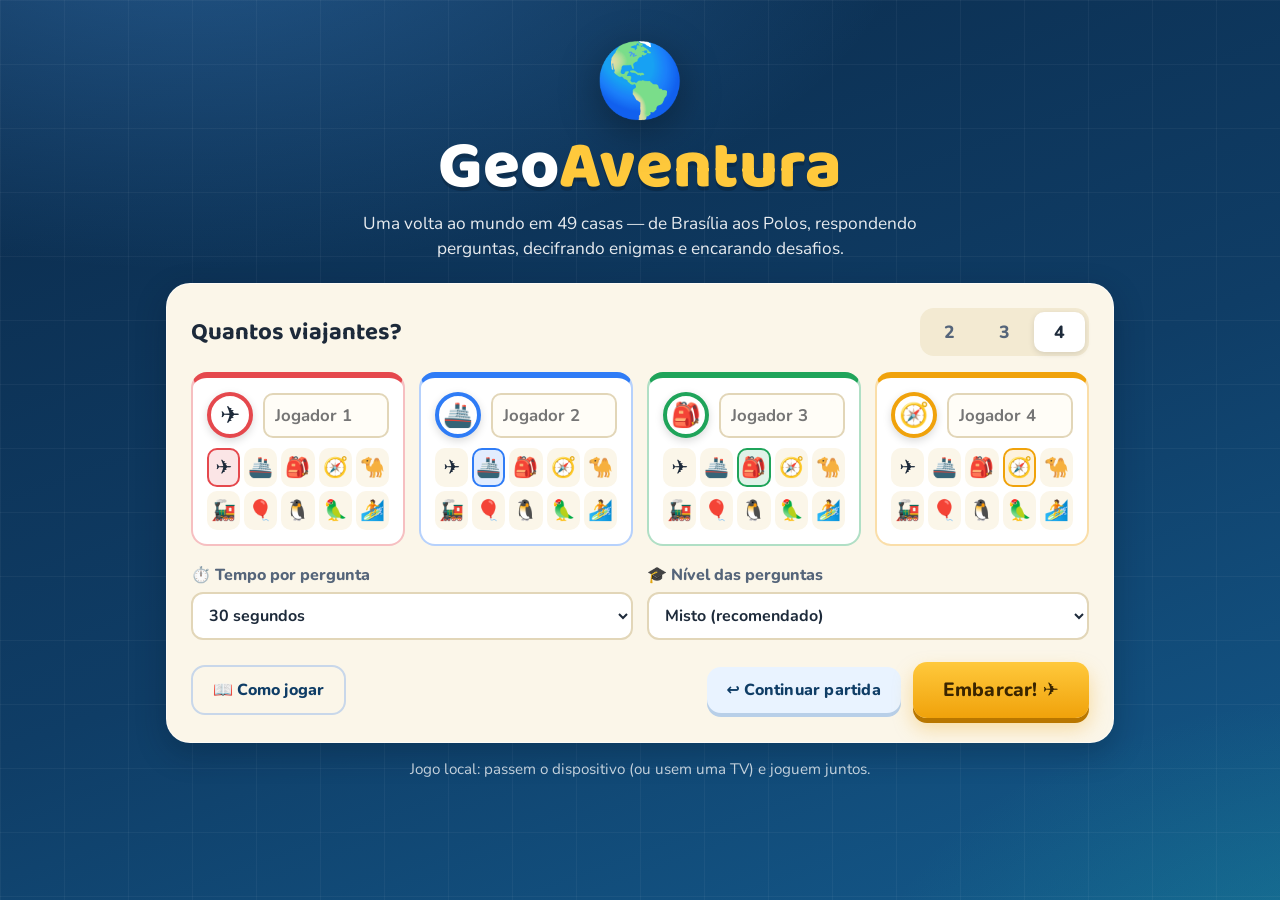
==== public/index.html @ 306ca507 "GeoAventura: jogo de tabuleiro de Geografia para 2 a 4 jogadores Site estatico (HTML/CSS/JS sem buil" ====
<!doctype html>
<html lang="pt-BR">
<head>
  <meta charset="utf-8">
  <meta name="viewport" content="width=device-width, initial-scale=1">
  <title>GeoAventura — Volta ao Mundo</title>
  <meta name="description" content="Jogo de tabuleiro de Geografia para 2 a 4 jogadores: perguntas, enigmas, atividades e muitos bônus e ônus numa volta ao mundo.">
  <meta name="theme-color" content="#0b2a4a">
  <meta property="og:title" content="GeoAventura — Volta ao Mundo">
  <meta property="og:description" content="Jogo de tabuleiro de Geografia para 2 a 4 jogadores.">
  <link rel="icon" href="data:image/svg+xml,<svg xmlns='http://www.w3.org/2000/svg' viewBox='0 0 100 100'><text y='.9em' font-size='90'>🌎</text></svg>">
  <link rel="preconnect" href="https://fonts.googleapis.com">
  <link rel="preconnect" href="https://fonts.gstatic.com" crossorigin>
  <link href="https://fonts.googleapis.com/css2?family=Baloo+2:wght@600;700;800&family=Nunito:wght@400;600;700;800&display=swap" rel="stylesheet">
  <link rel="stylesheet" href="css/style.css">
</head>
<body>
  <!-- ===== Tela inicial ===== -->
  <section id="screen-setup" class="screen active" aria-labelledby="titulo">
    <div class="setup-hero">
      <div class="globe" aria-hidden="true"><span>🌎</span></div>
      <h1 id="titulo" class="logo">Geo<span>Aventura</span></h1>
      <p class="tagline">Uma volta ao mundo em 49 casas — de Brasília aos Polos, respondendo perguntas, decifrando enigmas e encarando desafios.</p>
    </div>

    <div class="setup-card">
      <div class="setup-row">
        <h2>Quantos viajantes?</h2>
        <div class="segmented" id="count-picker" role="radiogroup" aria-label="Número de jogadores">
          <button type="button" role="radio" data-n="2">2</button>
          <button type="button" role="radio" data-n="3">3</button>
          <button type="button" role="radio" data-n="4">4</button>
        </div>
      </div>

      <div id="player-forms" class="player-forms"></div>

      <div class="settings">
        <label>⏱️ Tempo por pergunta
          <select id="opt-time">
            <option value="20">20 segundos</option>
            <option value="30" selected>30 segundos</option>
            <option value="45">45 segundos</option>
            <option value="0">Sem limite</option>
          </select>
        </label>
        <label>🎓 Nível das perguntas
          <select id="opt-level">
            <option value="misto" selected>Misto (recomendado)</option>
            <option value="facil">Fácil (escola fundamental)</option>
            <option value="dificil">Desafiador</option>
          </select>
        </label>
      </div>

      <div class="setup-actions">
        <button type="button" class="btn btn-ghost" id="btn-rules-setup">📖 Como jogar</button>
        <button type="button" class="btn btn-secondary" id="btn-resume" hidden>↩️ Continuar partida</button>
        <button type="button" class="btn btn-primary btn-big" id="btn-start">Embarcar! ✈️</button>
      </div>
    </div>
    <p class="foot-note">Jogo local: passem o dispositivo (ou usem uma TV) e joguem juntos.</p>
  </section>

  <!-- ===== Jogo ===== -->
  <section id="screen-game" class="screen" aria-label="Partida">
    <header class="topbar">
      <div class="logo small">Geo<span>Aventura</span></div>
      <div class="round-chip" id="round-chip">Rodada 1</div>
      <div class="top-actions">
        <button type="button" class="icon-btn" id="btn-rules" title="Como jogar" aria-label="Como jogar">📖</button>
        <button type="button" class="icon-btn" id="btn-sound" title="Som" aria-label="Ligar ou desligar som">🔊</button>
        <button type="button" class="icon-btn" id="btn-quit" title="Nova partida" aria-label="Voltar ao início">🏠</button>
      </div>
    </header>

    <main class="game-layout">
      <div class="board-area">
        <div id="board" class="board" aria-label="Tabuleiro"></div>
        <div class="legend" id="legend"></div>
      </div>
      <aside class="side">
        <div id="turn-panel" class="turn-panel"></div>
        <div id="players" class="players"></div>
        <div class="log-card">
          <h3>📔 Diário de bordo</h3>
          <ol id="log" aria-live="polite"></ol>
        </div>
      </aside>
    </main>
  </section>

  <!-- ===== Fim de jogo ===== -->
  <section id="screen-end" class="screen" aria-labelledby="end-title">
    <div class="end-card">
      <div class="trophy" aria-hidden="true">🏆</div>
      <h1 id="end-title"></h1>
      <p id="end-sub" class="end-sub"></p>
      <div id="podium" class="podium"></div>
      <div id="end-stats" class="end-stats"></div>
      <div class="setup-actions center">
        <button type="button" class="btn btn-secondary" id="btn-new">🏠 Nova partida</button>
        <button type="button" class="btn btn-primary btn-big" id="btn-rematch">🔁 Revanche</button>
      </div>
    </div>
  </section>

  <div id="modal-root"></div>
  <div id="toast-root" aria-live="assertive"></div>
  <canvas id="confetti" aria-hidden="true"></canvas>

  <script src="js/data.js"></script>
  <script src="js/engine.js"></script>
  <script src="js/audio.js"></script>
  <script src="js/app.js"></script>
</body>
</html>
---- public/css/style.css ----
/* GeoAventura — estilos */
:root {
  --ocean-1: #0b2a4a;
  --ocean-2: #0f3d66;
  --ocean-3: #145a8c;
  --paper: #fbf6e9;
  --paper-2: #f3ead2;
  --ink: #1d2a3a;
  --ink-soft: #55657a;
  --line: #e2d6b8;
  --white: #ffffff;
  --ok: #1f9d5c;
  --bad: #d63c3c;
  --gold: #e3a81a;
  --radius: 18px;
  --shadow: 0 10px 30px rgba(4, 20, 40, .28);
  --font-title: "Baloo 2", "Trebuchet MS", system-ui, sans-serif;
  --font-body: "Nunito", "Segoe UI", system-ui, sans-serif;
}

* { box-sizing: border-box; }
html, body { margin: 0; min-height: 100%; }
body {
  font-family: var(--font-body);
  color: var(--ink);
  background:
    radial-gradient(1200px 600px at 15% -10%, rgba(80, 170, 255, .35), transparent 60%),
    radial-gradient(900px 500px at 110% 110%, rgba(30, 200, 170, .25), transparent 60%),
    linear-gradient(160deg, var(--ocean-1), var(--ocean-2) 55%, var(--ocean-3));
  background-attachment: fixed;
  -webkit-font-smoothing: antialiased;
}
body::before {
  content: "";
  position: fixed; inset: 0;
  pointer-events: none;
  background-image:
    linear-gradient(rgba(255,255,255,.045) 1px, transparent 1px),
    linear-gradient(90deg, rgba(255,255,255,.045) 1px, transparent 1px);
  background-size: 64px 64px;
}
button { font: inherit; color: inherit; }
kbd {
  font-family: var(--font-body); font-size: .75em; font-weight: 800;
  padding: 1px 6px; border-radius: 6px; border: 1px solid currentColor; opacity: .7;
}
.muted { color: var(--ink-soft); }

/* ---------- telas ---------- */
.screen { display: none; position: relative; }
.screen.active { display: block; animation: fadeIn .35s ease; }
@keyframes fadeIn { from { opacity: 0; transform: translateY(8px); } to { opacity: 1; transform: none; } }

/* ---------- botões ---------- */
.btn {
  border: 0; border-radius: 14px; padding: 12px 20px; cursor: pointer;
  font-weight: 800; font-size: 1rem; letter-spacing: .2px;
  transition: transform .12s ease, box-shadow .12s ease, background .2s, opacity .2s;
  display: inline-flex; align-items: center; justify-content: center; gap: 8px;
}
.btn:active:not(:disabled) { transform: translateY(2px); }
.btn:disabled { opacity: .45; cursor: not-allowed; }
.btn:focus-visible, .opt:focus-visible, .icon-btn:focus-visible, .av:focus-visible, .chip-btn:focus-visible, .duel-btn:focus-visible {
  outline: 3px solid #7cc4ff; outline-offset: 2px;
}
.btn-primary {
  background: linear-gradient(180deg, #ffc93c, #f0a20b);
  color: #3a2500; box-shadow: 0 5px 0 #b97700, 0 10px 20px rgba(240,162,11,.35);
}
.btn-primary:hover:not(:disabled) { filter: brightness(1.05); }
.btn-primary:active:not(:disabled) { box-shadow: 0 2px 0 #b97700; }
.btn-secondary { background: #e9f3ff; color: var(--ocean-2); box-shadow: 0 4px 0 #b8cfe8; }
.btn-ghost { background: transparent; color: var(--ocean-2); border: 2px solid #c8d7ea; }
.btn-ghost:hover { background: #eef5ff; }
.btn.small { padding: 7px 12px; font-size: .9rem; border-radius: 11px; }
.btn-big { font-size: 1.2rem; padding: 15px 30px; }

/* ---------- tela inicial ---------- */
#screen-setup { max-width: 980px; margin: 0 auto; padding: 32px 16px 40px; }
.setup-hero { text-align: center; color: var(--white); margin-bottom: 22px; }
.globe {
  width: 96px; height: 96px; margin: 0 auto 6px; border-radius: 50%;
  display: grid; place-items: center; font-size: 72px;
  filter: drop-shadow(0 10px 20px rgba(0,0,0,.35));
  animation: float 4s ease-in-out infinite;
}
.globe span { display: inline-block; animation: spin 18s linear infinite; }
@keyframes float { 50% { transform: translateY(-8px); } }
@keyframes spin { to { transform: rotate(360deg); } }
.logo {
  font-family: var(--font-title); font-weight: 800; margin: 0;
  font-size: clamp(2.6rem, 7vw, 4.2rem); line-height: 1; color: var(--white);
  text-shadow: 0 4px 0 rgba(0,0,0,.18);
}
.logo span { color: #ffc93c; }
.logo.small { font-size: 1.6rem; text-shadow: none; }
.tagline { max-width: 560px; margin: 10px auto 0; font-size: 1.08rem; opacity: .9; line-height: 1.45; }

.setup-card {
  background: var(--paper); border-radius: 24px; padding: 24px; box-shadow: var(--shadow);
  border: 1px solid rgba(255,255,255,.6);
}
.setup-row { display: flex; align-items: center; justify-content: space-between; gap: 12px; flex-wrap: wrap; margin-bottom: 16px; }
.setup-row h2 { margin: 0; font-family: var(--font-title); font-size: 1.5rem; }
.segmented { display: inline-flex; background: var(--paper-2); border-radius: 14px; padding: 4px; gap: 4px; }
.segmented button {
  border: 0; background: transparent; padding: 8px 20px; border-radius: 10px; cursor: pointer;
  font-weight: 800; font-size: 1.1rem; color: var(--ink-soft);
}
.segmented button.on { background: var(--white); color: var(--ink); box-shadow: 0 2px 6px rgba(0,0,0,.12); }

.player-forms { display: grid; grid-template-columns: repeat(auto-fit, minmax(210px, 1fr)); gap: 14px; }
.pform {
  background: var(--white); border-radius: 16px; padding: 14px;
  border: 2px solid color-mix(in srgb, var(--pc) 35%, transparent);
  border-top: 6px solid var(--pc);
}
.pform-head { display: flex; align-items: center; gap: 10px; margin-bottom: 10px; }
.pform-token {
  flex: none; width: 46px; height: 46px; border-radius: 50%; display: grid; place-items: center; font-size: 24px;
  background: var(--white); border: 4px solid var(--pc); box-shadow: 0 3px 8px rgba(0,0,0,.15);
}
.pform input {
  width: 100%; min-width: 0; font: inherit; font-weight: 700; font-size: 1.05rem;
  border: 2px solid var(--line); border-radius: 10px; padding: 9px 10px; background: #fffdf7;
}
.pform input:focus { outline: none; border-color: var(--pc); }
.avatars { display: grid; grid-template-columns: repeat(5, 1fr); gap: 4px; }
.av {
  border: 2px solid transparent; background: var(--paper); border-radius: 10px; font-size: 20px;
  padding: 4px 0; cursor: pointer; transition: transform .1s;
}
.av:hover { transform: scale(1.1); }
.av.on { border-color: var(--pc); background: color-mix(in srgb, var(--pc) 14%, white); }

.settings { display: grid; grid-template-columns: repeat(auto-fit, minmax(220px, 1fr)); gap: 14px; margin-top: 18px; }
.settings label { display: flex; flex-direction: column; gap: 6px; font-weight: 800; color: var(--ink-soft); }
.settings select {
  font: inherit; font-weight: 700; color: var(--ink); padding: 10px 12px; border-radius: 12px;
  border: 2px solid var(--line); background: var(--white); cursor: pointer;
}
.setup-actions { display: flex; flex-wrap: wrap; gap: 12px; justify-content: flex-end; align-items: center; margin-top: 22px; }
.setup-actions.center { justify-content: center; }
.setup-actions .btn-ghost { margin-right: auto; }
.setup-actions.center .btn-ghost { margin-right: 0; }
.foot-note { text-align: center; color: rgba(255,255,255,.75); font-size: .95rem; margin-top: 16px; }

/* ---------- topo do jogo ---------- */
.topbar {
  display: flex; align-items: center; gap: 12px; padding: 10px 18px; color: var(--white);
  max-width: 1500px; margin: 0 auto;
}
.round-chip {
  background: rgba(255,255,255,.14); border: 1px solid rgba(255,255,255,.22); border-radius: 999px;
  padding: 5px 14px; font-weight: 800; white-space: nowrap;
}
.top-actions { margin-left: auto; display: flex; gap: 8px; }
.icon-btn {
  width: 42px; height: 42px; border-radius: 12px; border: 1px solid rgba(255,255,255,.22);
  background: rgba(255,255,255,.12); font-size: 20px; cursor: pointer; transition: background .2s;
}
.icon-btn:hover { background: rgba(255,255,255,.24); }

.game-layout {
  display: grid; grid-template-columns: minmax(0, 1fr) 360px; gap: 18px;
  max-width: 1500px; margin: 0 auto; padding: 0 18px 24px; align-items: start;
}

/* ---------- tabuleiro ---------- */
.board-area { position: sticky; top: 10px; }
.board {
  position: relative; width: 100%; aspect-ratio: 1000 / 600; border-radius: 24px; overflow: hidden;
  background:
    radial-gradient(circle at 20% 20%, rgba(255,255,255,.7), transparent 40%),
    radial-gradient(circle at 85% 80%, rgba(210,190,140,.35), transparent 45%),
    linear-gradient(135deg, var(--paper), var(--paper-2));
  box-shadow: var(--shadow), inset 0 0 0 6px rgba(120, 90, 40, .12), inset 0 0 60px rgba(120, 90, 40, .15);
  container-type: inline-size;
}
.board-svg { position: absolute; inset: 0; width: 100%; height: 100%; }
.board-svg .grid { stroke: rgba(120, 90, 40, .12); stroke-width: 1; stroke-dasharray: 3 6; }
.board-svg .trail { stroke-width: 26; stroke-linecap: round; opacity: .28; }
.board-svg .trail-dash { fill: none; stroke: rgba(80, 60, 30, .35); stroke-width: 2.5; stroke-dasharray: 2 9; stroke-linecap: round; stroke-linejoin: round; }
.board-svg .jump { fill: none; stroke-width: 5; stroke-dasharray: 12 8; stroke-linecap: round; animation: dash 1.2s linear infinite; }
.board-svg .jump.ok { stroke: var(--ok); }
.board-svg .jump.bad { stroke: var(--bad); }
@keyframes dash { to { stroke-dashoffset: -40; } }

.region-label {
  position: absolute; transform: translate(-50%, -50%); z-index: 2;
  background: var(--rc); color: var(--white); font-family: var(--font-title); font-weight: 800;
  font-size: clamp(9px, 1.35cqi, 15px); letter-spacing: .5px; text-transform: uppercase;
  padding: .1em .8em; border-radius: 999px; box-shadow: 0 2px 6px rgba(0,0,0,.2); white-space: nowrap;
}

.space {
  position: absolute; width: 7.2%; aspect-ratio: 1; transform: translate(-50%, -50%); z-index: 3;
  border-radius: 50%; background: var(--white);
  border: max(3px, .55cqi) solid var(--rc);
  box-shadow: 0 .35cqi 0 color-mix(in srgb, var(--rc) 70%, black), 0 .6cqi 1.4cqi rgba(0,0,0,.18);
  display: grid; place-items: center;
}
.space .s-icon { font-size: clamp(12px, 2.6cqi, 30px); line-height: 1; margin-top: -10%; }
.space .s-num {
  position: absolute; bottom: -14%; left: 50%; transform: translateX(-50%);
  background: var(--rc); color: var(--white); font-weight: 800; font-size: clamp(7px, 1.05cqi, 12px);
  padding: 0 .5em; border-radius: 999px; line-height: 1.5; white-space: nowrap;
}
.space.t-sorte { background: #fff6d6; }
.space.t-duelo { background: #ffe7dd; }
.space.t-atalho { background: #dcf6e6; border-color: var(--ok); }
.space.t-perigo { background: #ffe0e0; border-color: var(--bad); }
.space.t-inicio, .space.t-final { width: 9%; }
.space.t-final {
  background: radial-gradient(circle, #fff3c4, #ffd76a); border-color: var(--gold);
  animation: glow 2s ease-in-out infinite;
}
@keyframes glow { 50% { box-shadow: 0 0 0 .8cqi rgba(227,168,26,.35), 0 .6cqi 1.4cqi rgba(0,0,0,.18); } }

.token {
  position: absolute; width: 4.4%; aspect-ratio: 1; transform: translate(-50%, -62%); z-index: 6;
  border-radius: 50%; background: var(--white); border: max(3px, .5cqi) solid var(--pc);
  box-shadow: 0 .5cqi 1cqi rgba(0,0,0,.35); display: grid; place-items: center;
  transition: left .18s ease-out, top .18s ease-out;
}
.token span { font-size: clamp(10px, 2.2cqi, 26px); line-height: 1; }
.token.active { z-index: 7; animation: pulse 1.4s ease-in-out infinite; }
.token.flying { transition: left .9s cubic-bezier(.5,-0.3,.4,1.3), top .9s cubic-bezier(.5,-0.3,.4,1.3); z-index: 8; }
.token.bump { animation: bump .35s ease; }
@keyframes pulse {
  0%, 100% { box-shadow: 0 0 0 0 color-mix(in srgb, var(--pc) 60%, transparent), 0 .5cqi 1cqi rgba(0,0,0,.35); }
  50% { box-shadow: 0 0 0 1cqi color-mix(in srgb, var(--pc) 0%, transparent), 0 .5cqi 1cqi rgba(0,0,0,.35); }
}
@keyframes bump { 40% { transform: translate(-50%, -85%) scale(1.15); } }

.legend { display: flex; flex-wrap: wrap; gap: 6px 14px; justify-content: center; margin-top: 10px; color: rgba(255,255,255,.88); font-weight: 700; font-size: .9rem; }

/* ---------- painel lateral ---------- */
.side { display: flex; flex-direction: column; gap: 14px; }
.turn-panel {
  background: var(--white); border-radius: var(--radius); padding: 16px; box-shadow: var(--shadow);
  border-top: 8px solid var(--pc);
}
.tp-who { display: flex; align-items: center; gap: 12px; }
.tp-avatar {
  width: 54px; height: 54px; border-radius: 50%; display: grid; place-items: center; font-size: 28px;
  border: 4px solid var(--pc); flex: none;
}
.tp-label { font-size: .8rem; text-transform: uppercase; letter-spacing: 1px; color: var(--ink-soft); font-weight: 800; }
.tp-name { font-family: var(--font-title); font-weight: 800; font-size: 1.45rem; line-height: 1.1; word-break: break-word; }
.dice-row { margin-left: auto; display: flex; gap: 8px; }
.die {
  width: 52px; height: 52px; border-radius: 12px; background: var(--white); padding: 7px;
  display: grid; grid-template-columns: repeat(3, 1fr); grid-template-rows: repeat(3, 1fr); gap: 2px;
  border: 2px solid #d7dde6; box-shadow: 0 4px 0 #c4ccd8;
}
.die i { border-radius: 50%; }
.die i.on { background: var(--ink); }
.dice-row.rolling .die { animation: shake .14s linear infinite; }
.dice-row.landed .die { animation: land .45s ease; }
@keyframes shake { 25% { transform: rotate(-14deg) translateY(-3px); } 75% { transform: rotate(14deg) translateY(2px); } }
@keyframes land { 30% { transform: scale(1.25); } 60% { transform: scale(.95); } }
.tp-hint { margin: 12px 0; min-height: 1.4em; font-weight: 700; color: var(--ink-soft); }
.tp-actions { display: flex; gap: 10px; }
.btn-roll { flex: 1; font-size: 1.15rem; }
.btn-turbo { background: #eef2ff; color: #4338ca; border: 2px solid #c7d2fe; }
.btn-turbo.on { background: #4338ca; color: var(--white); border-color: #4338ca; box-shadow: 0 0 0 4px rgba(67,56,202,.25); }

.players { display: flex; flex-direction: column; gap: 10px; }
.pcard {
  background: rgba(255,255,255,.92); border-radius: 16px; padding: 12px 14px; border-left: 7px solid var(--pc);
  transition: transform .2s, box-shadow .2s; box-shadow: 0 4px 14px rgba(0,0,0,.15);
}
.pcard.active { transform: translateX(-4px); box-shadow: 0 0 0 3px var(--pc), 0 8px 22px rgba(0,0,0,.25); background: var(--white); }
.pc-top { display: flex; align-items: center; gap: 10px; }
.pc-avatar {
  width: 40px; height: 40px; border-radius: 50%; display: grid; place-items: center; font-size: 21px;
  border: 3px solid var(--pc); flex: none; background: var(--white);
}
.pc-main { flex: 1; min-width: 0; }
.pc-name { font-weight: 800; font-size: 1.05rem; overflow: hidden; text-overflow: ellipsis; }
.pc-meta { font-size: .85rem; color: var(--ink-soft); font-weight: 700; }
.pc-pts { text-align: right; line-height: 1; }
.pc-pts b { font-family: var(--font-title); font-size: 1.6rem; color: var(--pc); display: block; }
.pc-pts small { font-size: .7rem; text-transform: uppercase; color: var(--ink-soft); font-weight: 800; }
.tag { font-size: .72rem; background: #ffe4e4; color: #a12626; border-radius: 999px; padding: 1px 7px; white-space: nowrap; vertical-align: middle; }
.tag.lead { background: #fff2c6; color: #7a5300; }
.pc-bottom { display: flex; align-items: center; gap: 10px; margin-top: 8px; }
.progress { flex: 1; height: 8px; border-radius: 99px; background: #e8edf3; overflow: hidden; }
.progress div { height: 100%; background: var(--pc); border-radius: 99px; transition: width .4s ease; }
.items { display: flex; gap: 4px; }
.item { font-size: .85rem; background: #f1f4f8; border-radius: 8px; padding: 1px 6px; white-space: nowrap; cursor: help; }
.item b { margin-left: 2px; }
.item.zero { opacity: .35; }

.log-card { background: rgba(255,255,255,.1); border: 1px solid rgba(255,255,255,.18); border-radius: var(--radius); padding: 12px 14px; color: var(--white); }
.log-card h3 { margin: 0 0 8px; font-family: var(--font-title); font-size: 1.1rem; }
#log { list-style: none; margin: 0; padding: 0; max-height: 220px; overflow: auto; display: flex; flex-direction: column; gap: 6px; }
#log li { display: flex; gap: 8px; font-size: .9rem; line-height: 1.3; padding-left: 8px; border-left: 3px solid var(--pc); }
#log li:first-child { animation: fadeIn .4s ease; }
.log-av { flex: none; }

/* ---------- modal ---------- */
.overlay {
  position: fixed; inset: 0; z-index: 50; background: rgba(5, 18, 35, .62); backdrop-filter: blur(3px);
  display: grid; place-items: center; padding: 16px; animation: fadeIn .2s ease;
}
.overlay.out { animation: fadeOut .2s ease forwards; }
@keyframes fadeOut { to { opacity: 0; } }
.modal {
  width: min(640px, 100%); max-height: calc(100vh - 32px); overflow: auto;
  background: var(--paper); border-radius: 24px; box-shadow: 0 30px 80px rgba(0,0,0,.45);
  border-top: 10px solid var(--accent); animation: pop .32s cubic-bezier(.2, 1.4, .4, 1);
}
.modal.wide { width: min(820px, 100%); }
@keyframes pop { from { transform: scale(.85) translateY(20px); opacity: 0; } }
.m-head { display: flex; align-items: center; gap: 8px; flex-wrap: wrap; padding: 16px 20px 0; }
.m-badge {
  background: var(--accent); color: var(--white); font-weight: 800; padding: 5px 12px; border-radius: 999px;
  font-size: .95rem;
}
.m-region { font-weight: 800; color: var(--accent); background: color-mix(in srgb, var(--accent) 12%, white); padding: 4px 10px; border-radius: 999px; font-size: .85rem; }
.m-head .pchip { margin-left: auto; }
.pchip {
  display: inline-flex; align-items: center; gap: 5px; font-weight: 800; white-space: nowrap;
  border: 2px solid var(--pc); background: var(--white); border-radius: 999px; padding: 2px 10px 2px 6px;
}
.m-timer { display: flex; align-items: center; gap: 10px; padding: 12px 20px 0; }
.m-timer-track { flex: 1; height: 10px; background: #e6dcc3; border-radius: 99px; overflow: hidden; }
.m-timer-bar { height: 100%; background: linear-gradient(90deg, #1f9d5c, #57c785); transform-origin: left; border-radius: 99px; }
.m-timer.danger .m-timer-bar { background: linear-gradient(90deg, #d63c3c, #ff7a59); }
.m-timer-num { font-weight: 800; min-width: 36px; text-align: right; font-variant-numeric: tabular-nums; }
.m-timer.danger .m-timer-num { color: var(--bad); animation: beat .5s ease infinite alternate; }
@keyframes beat { to { transform: scale(1.2); } }
.m-body { padding: 14px 20px 6px; }
.m-foot { display: flex; gap: 10px; justify-content: flex-end; flex-wrap: wrap; padding: 6px 20px 20px; }
.m-foot:empty { padding: 0 0 14px; }
.q-meta { font-size: .85rem; font-weight: 800; color: var(--ink-soft); text-transform: uppercase; letter-spacing: .5px; }
.q-text { font-family: var(--font-title); font-size: clamp(1.25rem, 3.2vw, 1.65rem); line-height: 1.2; margin: 4px 0 14px; }
.q-text.center { text-align: center; }
.stars { color: var(--gold); letter-spacing: 2px; font-size: 1rem; }
.stars i { color: #d9cfb5; font-style: normal; }

.options { display: grid; grid-template-columns: 1fr 1fr; gap: 10px; }
.opt {
  display: flex; align-items: center; gap: 10px; text-align: left; cursor: pointer;
  background: var(--white); border: 2px solid #e3d9bf; border-radius: 14px; padding: 12px 14px;
  font-weight: 700; font-size: 1.02rem; box-shadow: 0 3px 0 #e3d9bf;
  transition: transform .1s, border-color .15s, background .15s, opacity .2s;
}
.opt:hover:not(:disabled) { border-color: var(--accent); transform: translateY(-2px); }
.opt-key {
  flex: none; width: 30px; height: 30px; border-radius: 9px; display: grid; place-items: center;
  background: color-mix(in srgb, var(--accent) 14%, white); color: var(--accent); font-weight: 800;
}
.opt:disabled { cursor: default; }
.opt.correct { background: #dcf6e6; border-color: var(--ok); box-shadow: 0 3px 0 var(--ok); animation: pop .3s ease; }
.opt.correct .opt-key { background: var(--ok); color: var(--white); }
.opt.wrong { background: #ffe0e0; border-color: var(--bad); box-shadow: 0 3px 0 var(--bad); animation: shake .12s linear 3; }
.opt.wrong .opt-key { background: var(--bad); color: var(--white); }
.opt.dim { opacity: .5; }
.opt.eliminated { opacity: .25; text-decoration: line-through; }

.special-text { font-weight: 800; padding: 10px 14px; border-radius: 12px; margin: 0 0 10px; }
.special-text.ok { background: #dcf6e6; color: #146b3e; }
.special-text.bad { background: #ffe0e0; color: #9b2222; }
.special-text.gold { background: #fff2c6; color: #7a5300; }

.clues { list-style: none; padding: 0; margin: 0 0 10px; display: flex; flex-direction: column; gap: 8px; }
.clue { display: flex; gap: 10px; align-items: baseline; background: var(--white); border-radius: 12px; padding: 10px 12px; border-left: 5px solid var(--accent); animation: fadeIn .3s ease; }
.clue b { flex: none; color: var(--accent); font-size: .85rem; text-transform: uppercase; }
.clue.locked { opacity: .55; border-left-color: #cfc4a6; background: transparent; border: 2px dashed #d9cfb5; }
.enigma-bar { display: flex; align-items: center; justify-content: space-between; gap: 10px; margin-bottom: 12px; flex-wrap: wrap; }
.e-pts b { color: var(--accent); font-size: 1.15rem; }

.order-slots { list-style: none; padding: 0; margin: 0 0 12px; display: flex; flex-direction: column; gap: 6px; }
.slot {
  display: flex; align-items: center; gap: 10px; min-height: 46px; padding: 8px 12px; border-radius: 12px;
  border: 2px dashed #d3c8a8; font-weight: 800;
}
.slot.filled { border-style: solid; background: var(--white); border-color: var(--accent); cursor: pointer; }
.slot.correct { border-color: var(--ok); background: #dcf6e6; cursor: default; }
.slot.wrong { border-color: var(--bad); background: #ffe8e8; cursor: default; }
.slot s { color: var(--bad); font-weight: 600; margin-left: 6px; }
.slot-n { flex: none; width: 34px; color: var(--ink-soft); }
.order-pool { display: flex; flex-wrap: wrap; gap: 8px; }
.chip-btn {
  border: 2px solid var(--accent); background: var(--white); color: var(--ink); font-weight: 800;
  padding: 9px 14px; border-radius: 999px; cursor: pointer; transition: transform .1s;
}
.chip-btn:hover:not(:disabled) { transform: translateY(-2px); }
.chip-btn:disabled { opacity: .25; cursor: default; }

.vf-progress { display: flex; gap: 8px; margin: 8px 0 4px; }
.dot { width: 14px; height: 14px; border-radius: 50%; background: #e1d7bd; }
.dot.now { background: var(--accent); box-shadow: 0 0 0 4px color-mix(in srgb, var(--accent) 25%, transparent); }
.dot.ok { background: var(--ok); }
.dot.bad { background: var(--bad); }
.vf-text { min-height: 3.6em; }
.vf-feedback { min-height: 1.5em; font-weight: 700; margin-bottom: 10px; }
.vf-feedback.ok { color: #146b3e; }
.vf-feedback.bad { color: #9b2222; }
.vf-buttons { display: grid; grid-template-columns: 1fr 1fr; gap: 10px; }
.vf-btn { padding: 16px; font-size: 1.1rem; }
.vf-v { background: #dcf6e6; color: #146b3e; box-shadow: 0 4px 0 #9fd9b8; }
.vf-f { background: #ffe0e0; color: #9b2222; box-shadow: 0 4px 0 #f0aaaa; }

.flag-wrap { display: grid; place-items: center; margin-bottom: 14px; }
.flag { max-width: 240px; max-height: 160px; width: auto; height: auto; border-radius: 8px; box-shadow: 0 6px 18px rgba(0,0,0,.2); background: #eee; min-width: 120px; min-height: 80px; }

.score-big { text-align: center; font-family: var(--font-title); font-weight: 800; font-size: 4rem; color: var(--accent); line-height: 1; margin: 6px 0; }
.score-big small { font-size: 2rem; color: var(--ink-soft); }

.duel-pick { display: grid; grid-template-columns: repeat(auto-fit, minmax(150px, 1fr)); gap: 10px; }
.duel-btn {
  display: flex; flex-direction: column; align-items: center; gap: 2px; padding: 14px 10px; cursor: pointer;
  background: var(--white); border: 3px solid var(--pc); border-radius: 16px; transition: transform .12s;
}
.duel-btn:hover { transform: translateY(-3px); }
.duel-av { font-size: 30px; }
.duel-btn small { color: var(--ink-soft); font-weight: 700; }
.duel-vs { display: flex; align-items: center; justify-content: center; gap: 10px; flex-wrap: wrap; margin-bottom: 10px; }
.duel-vs b { font-family: var(--font-title); color: var(--accent); font-size: 1.3rem; }

/* resultado */
.result { margin-top: 14px; padding: 14px; border-radius: 16px; animation: fadeIn .3s ease; }
.result.win { background: #e3f7ea; }
.result.lose { background: #ffeaea; }
.result.neutral { background: #fff4d6; }
.verdict { font-family: var(--font-title); font-weight: 800; font-size: 1.3rem; }
.result.win .verdict { color: #146b3e; }
.result.lose .verdict { color: #9b2222; }
.result.neutral .verdict { color: #7a5300; }
.info { margin: 8px 0 0; line-height: 1.45; }
.note { margin: 8px 0 0; font-weight: 700; }

.flip { perspective: 900px; margin: 14px auto 0; width: min(340px, 100%); height: 110px; }
.flip-inner { position: relative; width: 100%; height: 100%; transition: transform .6s cubic-bezier(.3, 1.4, .5, 1); transform-style: preserve-3d; }
.flip.flipped .flip-inner { transform: rotateY(180deg); }
.flip-face {
  position: absolute; inset: 0; backface-visibility: hidden; -webkit-backface-visibility: hidden;
  border-radius: 16px; display: flex; align-items: center; justify-content: center; gap: 12px; padding: 12px 16px;
  box-shadow: 0 8px 20px rgba(0,0,0,.18);
}
.flip-back { font-family: var(--font-title); font-weight: 800; font-size: 1.5rem; letter-spacing: 2px; color: var(--white); }
.flip-back span { font-size: 2rem; }
.flip.bonus .flip-back { background: repeating-linear-gradient(45deg, #1f9d5c 0 14px, #26b06a 14px 28px); }
.flip.onus .flip-back { background: repeating-linear-gradient(45deg, #d63c3c 0 14px, #e04d4d 14px 28px); }
.flip-front { transform: rotateY(180deg); background: var(--white); justify-content: flex-start; }
.flip.bonus .flip-front { border: 3px solid var(--ok); }
.flip.onus .flip-front { border: 3px solid var(--bad); }
.fc-icon { font-size: 2.6rem; flex: none; }
.fc-title { font-family: var(--font-title); font-weight: 800; font-size: 1.2rem; line-height: 1.1; }
.fc-desc { font-weight: 700; color: var(--ink-soft); }
.fc-blocked { font-weight: 800; color: #3b4fd6; margin-top: 2px; }
.flip.blocked .fc-desc { text-decoration: line-through; }

/* regras */
.rules-grid { display: grid; grid-template-columns: repeat(auto-fit, minmax(230px, 1fr)); gap: 10px; margin: 10px 0; }
.rule { display: flex; gap: 10px; background: var(--white); border-radius: 12px; padding: 10px 12px; }
.rule-ic { font-size: 1.6rem; flex: none; }
.rule p { margin: 2px 0 0; font-size: .92rem; color: var(--ink-soft); line-height: 1.35; }
.m-body h3 { font-family: var(--font-title); margin: 16px 0 4px; }
.m-body > p { line-height: 1.5; }

/* toasts */
#toast-root { position: fixed; top: 14px; left: 50%; transform: translateX(-50%); z-index: 80; display: flex; flex-direction: column; gap: 8px; align-items: center; pointer-events: none; }
.toast {
  background: var(--white); color: var(--ink); padding: 10px 18px; border-radius: 999px; font-weight: 800;
  box-shadow: 0 10px 30px rgba(0,0,0,.3); animation: drop .35s cubic-bezier(.2, 1.4, .4, 1);
  border: 2px solid #dfe6ef;
}
.toast.warn { border-color: #f3b0b0; }
.toast.good { border-color: #9fd9b8; }
.toast.out { animation: fadeOut .4s ease forwards; }
@keyframes drop { from { transform: translateY(-30px); opacity: 0; } }

/* ---------- fim de jogo ---------- */
#screen-end { padding: 30px 16px; }
.end-card { max-width: 820px; margin: 0 auto; background: var(--paper); border-radius: 26px; padding: 28px 22px; text-align: center; box-shadow: var(--shadow); }
.trophy { font-size: 72px; animation: float 3s ease-in-out infinite; }
#end-title { font-family: var(--font-title); font-size: clamp(2rem, 6vw, 3rem); margin: 4px 0; }
.end-sub { color: var(--ink-soft); font-weight: 700; margin: 0 0 18px; }
.podium { display: flex; justify-content: center; align-items: flex-end; gap: 12px; margin: 10px 0 20px; }
.pod { display: flex; flex-direction: column; align-items: center; width: 140px; }
.pod-av { font-size: 40px; width: 70px; height: 70px; border-radius: 50%; display: grid; place-items: center; background: var(--white); border: 4px solid var(--pc); }
.pod-name { font-weight: 800; margin: 6px 0; max-width: 100%; overflow: hidden; text-overflow: ellipsis; white-space: nowrap; }
.pod-block {
  width: 100%; border-radius: 14px 14px 0 0; background: linear-gradient(180deg, var(--pc), color-mix(in srgb, var(--pc) 70%, black));
  color: var(--white); display: flex; flex-direction: column; align-items: center; justify-content: flex-start; padding-top: 10px; gap: 4px;
}
.pod-block span { font-size: 28px; }
.pod-1 .pod-block { height: 150px; }
.pod-2 .pod-block { height: 110px; }
.pod-3 .pod-block { height: 80px; }
.end-stats { overflow-x: auto; }
.end-stats table { width: 100%; border-collapse: collapse; background: var(--white); border-radius: 14px; overflow: hidden; }
.end-stats th, .end-stats td { padding: 10px 8px; border-bottom: 1px solid #efe6cf; white-space: nowrap; }
.end-stats th { background: var(--paper-2); font-size: .85rem; text-transform: uppercase; color: var(--ink-soft); }
#confetti { position: fixed; inset: 0; pointer-events: none; z-index: 90; display: none; }
#confetti.on { display: block; }

/* ---------- responsivo ---------- */
@media (max-width: 1100px) {
  .game-layout { grid-template-columns: 1fr; }
  .board-area { position: static; }
  .side { display: grid; grid-template-columns: 1fr 1fr; align-items: start; }
  .turn-panel { grid-column: 1 / -1; order: -1; }
  .pcard.active { transform: none; }
}
@media (max-width: 720px) {
  .game-layout { padding: 0 10px 20px; gap: 12px; }
  .topbar { padding: 8px 10px; }
  .logo.small { font-size: 1.25rem; }
  .side { grid-template-columns: 1fr; }
  .board { border-radius: 14px; }
  .space { width: 8.2%; }
  .token { width: 5.4%; }
  .legend { font-size: .8rem; }
  .options { grid-template-columns: 1fr; }
  .modal { border-radius: 18px; }
  .m-body { padding: 12px 14px 4px; }
  .m-foot { padding: 6px 14px 16px; }
  .m-head { padding: 12px 14px 0; }
  .m-timer { padding: 10px 14px 0; }
  .setup-card { padding: 16px; }
  .setup-actions .btn { flex: 1 1 auto; }
  .setup-actions .btn-ghost { margin-right: 0; }
  .die { width: 44px; height: 44px; padding: 6px; }
  .tp-name { font-size: 1.2rem; }
  .pod { width: 100px; }
  .pod-av { width: 56px; height: 56px; font-size: 30px; }
}
@media (prefers-reduced-motion: reduce) {
  *, *::before, *::after { animation-duration: .01ms !important; animation-iteration-count: 1 !important; transition-duration: .01ms !important; }
}
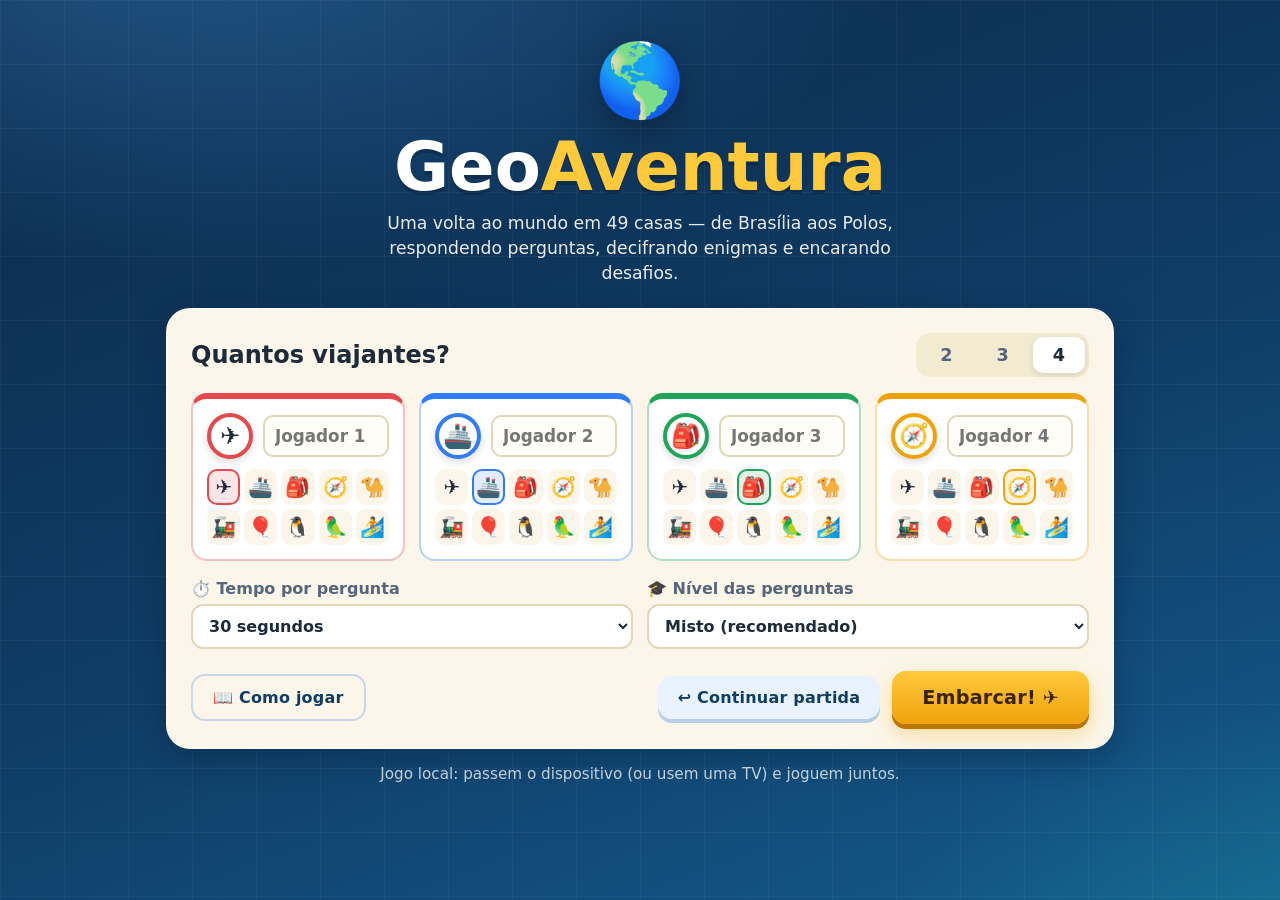
==== commit 1f546e41: "Seguranca: cabecalhos HTTP (CSP etc.) e validacao do jogo salvo - render.yaml/vercel.json: CSP, X-Fr" ====
--- a/public/index.html
+++ b/public/index.html
@@ -3,6 +3,9 @@
 <head>
   <meta charset="utf-8">
   <meta name="viewport" content="width=device-width, initial-scale=1">
+  <!-- Mesma política dos cabeçalhos em render.yaml/vercel.json (frame-ancestors só funciona via cabeçalho). -->
+  <meta http-equiv="Content-Security-Policy" content="default-src 'self'; script-src 'self'; style-src 'self' 'unsafe-inline' https://fonts.googleapis.com; font-src https://fonts.gstatic.com; img-src 'self' data: https://flagcdn.com; connect-src 'self'; object-src 'none'; base-uri 'self'; form-action 'none'">
+  <meta name="referrer" content="strict-origin-when-cross-origin">
   <title>GeoAventura — Volta ao Mundo</title>
   <meta name="description" content="Jogo de tabuleiro de Geografia para 2 a 4 jogadores: perguntas, enigmas, atividades e muitos bônus e ônus numa volta ao mundo.">
   <meta name="theme-color" content="#0b2a4a">
